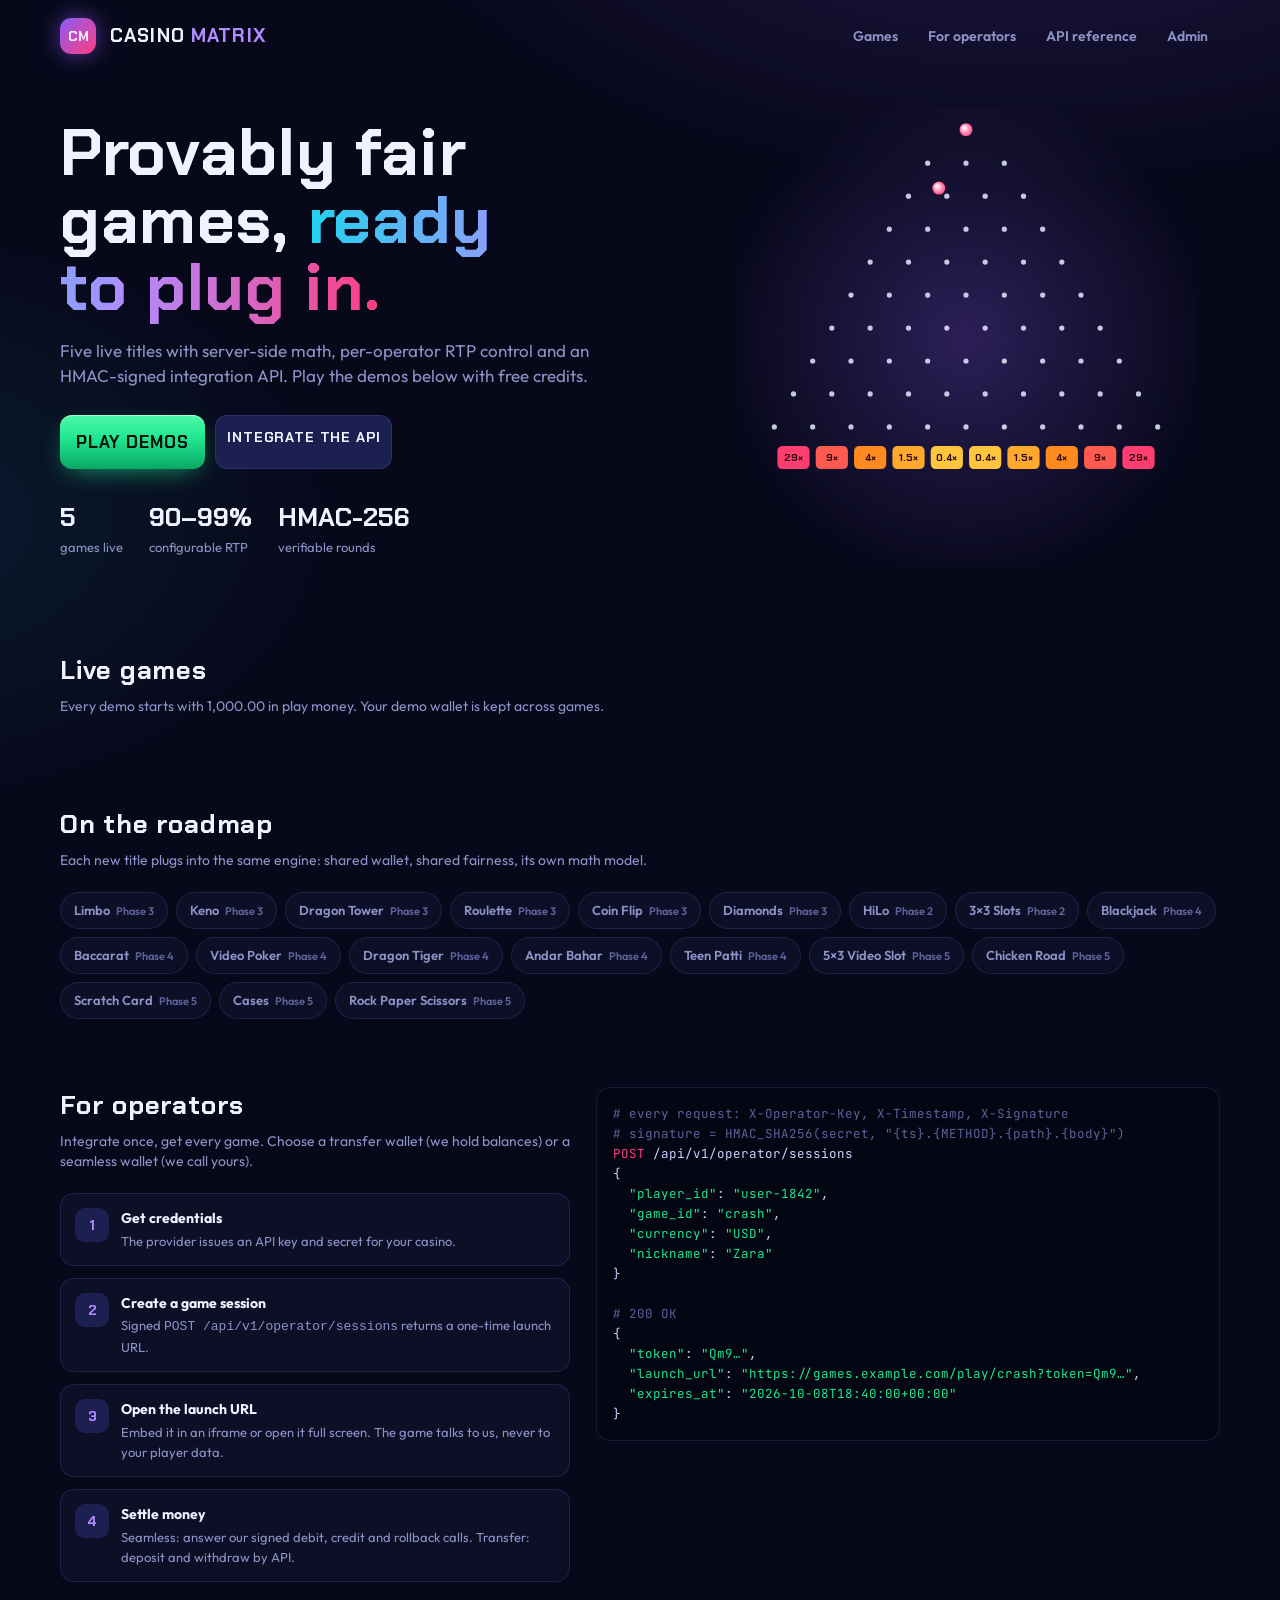
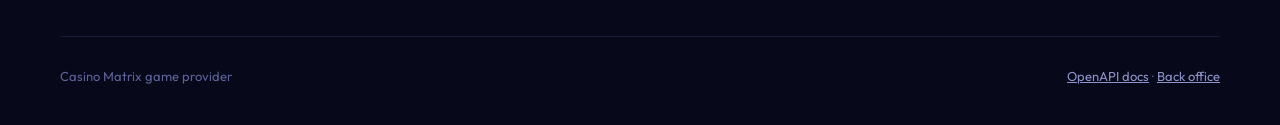
==== client/lobby.html @ 79936f68 "Phase 1: game provider engine, operator API and redesigned game clients Replace the single-file demo" ====
<!doctype html>
<html lang="en">
<head>
<meta charset="utf-8">
<meta name="viewport" content="width=device-width, initial-scale=1, viewport-fit=cover">
<title>Casino Matrix Games</title>
<meta name="description" content="Provably fair casino games with a ready-made operator API.">
<link rel="preconnect" href="https://fonts.googleapis.com">
<link rel="preconnect" href="https://fonts.gstatic.com" crossorigin>
<link rel="stylesheet" href="https://fonts.googleapis.com/css2?family=Chakra+Petch:wght@500;600;700&family=Outfit:wght@400;500;600;700&family=JetBrains+Mono:wght@400;600&display=swap">
<link rel="stylesheet" href="/client/sdk/theme.css">
<style>
  body { overflow-x: hidden; background: radial-gradient(1100px 600px at 80% -10%, rgba(139,92,246,.22), transparent 60%), radial-gradient(800px 500px at -10% 30%, rgba(34,211,238,.10), transparent 60%), var(--bg-0); }
  html, body { height: auto; }
  .wrap { max-width: 1200px; margin: 0 auto; padding-inline: 20px; }
  nav { display: flex; align-items: center; gap: 14px; padding-block: 18px; padding-top: calc(18px + env(safe-area-inset-top, 0px)); }
  nav .logo { width: 36px; height: 36px; border-radius: 11px; display: grid; place-items: center; background: linear-gradient(135deg, var(--violet), var(--pink)); font-family: var(--f-display); font-weight: 700; box-shadow: 0 0 22px rgba(139,92,246,.6); }
  nav b { font-family: var(--f-display); font-size: 19px; letter-spacing: .06em; }
  nav b span { color: var(--violet-2); }
  nav .links { margin-left: auto; display: flex; gap: 6px; flex-wrap: wrap; }
  nav .links a { color: var(--muted); text-decoration: none; font-weight: 600; padding: 8px 12px; border-radius: 10px; }
  nav .links a:hover { color: var(--text); background: var(--bg-2); }

  .hero { display: grid; grid-template-columns: minmax(0, 1.1fr) minmax(0, .9fr); gap: 30px; align-items: center; padding-block: 36px 50px; }
  .hero h1 { margin: 0; font-family: var(--f-display); font-size: clamp(36px, 5.6vw, 66px); line-height: 1.02; letter-spacing: .01em; text-wrap: balance; }
  .hero h1 em { font-style: normal; background: linear-gradient(90deg, var(--cyan), var(--violet-2) 50%, var(--pink)); -webkit-background-clip: text; background-clip: text; color: transparent; }
  .hero p { color: var(--muted); font-size: 17px; max-width: 52ch; margin: 18px 0 26px; }
  .hero .cta { display: flex; gap: 10px; flex-wrap: wrap; }
  .hero .cta a { text-decoration: none; display: inline-block; }
  .facts { display: flex; gap: 26px; flex-wrap: wrap; margin-top: 30px; }
  .facts div b { display: block; font-family: var(--f-display); font-size: 26px; }
  .facts div span { color: var(--muted); font-size: 13px; }
  .hero-art { position: relative; aspect-ratio: 1; max-width: 460px; justify-self: center; width: 100%; }
  .hero-art canvas { width: 100%; height: 100%; display: block; }

  h2.sec { font-family: var(--f-display); font-size: 26px; letter-spacing: .03em; margin: 0 0 6px; }
  p.sec { color: var(--muted); margin: 0 0 22px; }
  .games { display: grid; grid-template-columns: repeat(auto-fill, minmax(190px, 1fr)); gap: 14px; }
  .game { position: relative; border-radius: 20px; overflow: hidden; background: var(--bg-1); border: 1px solid var(--line); display: flex; flex-direction: column; transition: transform .25s, box-shadow .25s, border-color .25s; }
  .game:hover { transform: translateY(-5px); border-color: var(--line-strong); box-shadow: 0 24px 50px -24px var(--c, var(--violet)); }
  .game .art { aspect-ratio: 4 / 3; display: grid; place-items: center; background: radial-gradient(120% 90% at 50% 10%, color-mix(in srgb, var(--c) 40%, #141737), #0b0c22 75%); }
  .game .art svg { width: 70%; height: 70%; filter: drop-shadow(0 10px 20px rgba(0,0,0,.5)); transition: transform .4s cubic-bezier(.2,1.4,.4,1); }
  .game:hover .art svg { transform: scale(1.06) rotate(-2deg); }
  .game .meta { padding: 14px 16px 16px; display: flex; flex-direction: column; gap: 6px; flex: 1; }
  .game h3 { margin: 0; font-family: var(--f-display); font-size: 21px; letter-spacing: .03em; text-transform: uppercase; }
  .game .tag { color: var(--muted); font-size: 13px; }
  .game .row { display: flex; justify-content: space-between; align-items: center; margin-top: auto; padding-top: 10px; gap: 8px; }
  .game .rtp { font-size: 12px; color: var(--muted); font-weight: 600; min-width: 0; }
  .game .rtp b { color: var(--text); font-family: var(--f-display); }
  .game button { flex: none; white-space: nowrap; border: 0; border-radius: 10px; padding: 9px 14px; font-weight: 700; color: #04130b; background: linear-gradient(180deg, #4dfaa9, var(--green) 45%, var(--green-deep)); }
  .game button:disabled { filter: grayscale(.6) brightness(.7); }
  .live-dot { position: absolute; top: 12px; left: 12px; font-size: 11px; font-weight: 700; letter-spacing: .1em; padding: 4px 9px; border-radius: 999px; background: rgba(7,8,26,.7); border: 1px solid var(--line); }
  .live-dot::before { content: ""; display: inline-block; width: 7px; height: 7px; border-radius: 50%; background: var(--red); margin-right: 6px; vertical-align: 1px; box-shadow: 0 0 8px var(--red); animation: blink 1.4s infinite; }
  @keyframes blink { 50% { opacity: .3; } }

  .roadmap { display: flex; flex-wrap: wrap; gap: 8px; }
  .roadmap span { padding: 8px 13px; border-radius: 999px; background: var(--bg-1); border: 1px solid var(--line); color: var(--muted); font-weight: 600; font-size: 13px; }
  .roadmap span b { color: var(--dim); font-weight: 600; margin-left: 6px; font-size: 11px; }

  section { padding-block: 34px; }
  .ops { display: grid; grid-template-columns: minmax(0, .9fr) minmax(0, 1.1fr); gap: 26px; align-items: start; }
  .steps { display: grid; gap: 12px; counter-reset: s; }
  .step { display: grid; grid-template-columns: 34px minmax(0, 1fr); gap: 12px; padding: 14px; background: var(--bg-1); border: 1px solid var(--line); border-radius: 14px; }
  .step::before { counter-increment: s; content: counter(s); width: 34px; height: 34px; border-radius: 10px; display: grid; place-items: center; font-family: var(--f-display); font-weight: 700; background: var(--bg-3); color: var(--violet-2); }
  .step b { display: block; margin-bottom: 2px; }
  .step span { color: var(--muted); font-size: 13px; }
  pre { margin: 0; background: #05061299; border: 1px solid var(--line); border-radius: 14px; padding: 16px; overflow-x: auto; font-family: var(--f-mono); font-size: 12.5px; line-height: 1.6; color: #cfd3ff; }
  pre .k { color: var(--pink); } pre .s { color: var(--green); } pre .c { color: var(--dim); }
  footer { color: var(--dim); font-size: 13px; padding-block: 30px 40px; border-top: 1px solid var(--line); margin-top: 20px; display: flex; justify-content: space-between; gap: 10px; flex-wrap: wrap; }
  footer a { color: var(--muted); }
  @media (max-width: 860px) { .hero, .ops { grid-template-columns: minmax(0, 1fr); } .hero-art { max-width: 320px; } nav .links a:not(.keep) { display: none; } }
</style>
</head>
<body>
<div class="wrap">
  <nav>
    <div class="logo">CM</div><b>CASINO <span>MATRIX</span></b>
    <div class="links"><a class="keep" href="#games">Games</a><a href="#operators">For operators</a><a href="/docs">API reference</a><a href="/admin">Admin</a></div>
  </nav>

  <header class="hero">
    <div>
      <h1>Provably fair games, <em>ready to plug in.</em></h1>
      <p>Five live titles with server-side math, per-operator RTP control and an HMAC-signed integration API. Play the demos below with free credits.</p>
      <div class="cta"><a class="btn btn-bet" href="#games">Play demos</a><a class="btn btn-ghost" href="#operators">Integrate the API</a></div>
      <div class="facts">
        <div><b class="num" id="fact-games">5</b><span>games live</span></div>
        <div><b class="num">90–99%</b><span>configurable RTP</span></div>
        <div><b class="num">HMAC-256</b><span>verifiable rounds</span></div>
      </div>
    </div>
    <div class="hero-art" aria-hidden="true"><canvas id="hero"></canvas></div>
  </header>

  <section id="games">
    <h2 class="sec">Live games</h2>
    <p class="sec">Every demo starts with 1,000.00 in play money. Your demo wallet is kept across games.</p>
    <div class="games" id="grid"></div>
  </section>

  <section>
    <h2 class="sec">On the roadmap</h2>
    <p class="sec">Each new title plugs into the same engine: shared wallet, shared fairness, its own math model.</p>
    <div class="roadmap" id="roadmap"></div>
  </section>

  <section id="operators" class="ops">
    <div>
      <h2 class="sec">For operators</h2>
      <p class="sec">Integrate once, get every game. Choose a transfer wallet (we hold balances) or a seamless wallet (we call yours).</p>
      <div class="steps">
        <div class="step"><div><b>Get credentials</b><span>The provider issues an API key and secret for your casino.</span></div></div>
        <div class="step"><div><b>Create a game session</b><span>Signed <code>POST /api/v1/operator/sessions</code> returns a one-time launch URL.</span></div></div>
        <div class="step"><div><b>Open the launch URL</b><span>Embed it in an iframe or open it full screen. The game talks to us, never to your player data.</span></div></div>
        <div class="step"><div><b>Settle money</b><span>Seamless: answer our signed debit, credit and rollback calls. Transfer: deposit and withdraw by API.</span></div></div>
      </div>
    </div>
    <pre><span class="c"># every request: X-Operator-Key, X-Timestamp, X-Signature</span>
<span class="c"># signature = HMAC_SHA256(secret, "{ts}.{METHOD}.{path}.{body}")</span>
<span class="k">POST</span> /api/v1/operator/sessions
{
  <span class="s">"player_id"</span>: <span class="s">"user-1842"</span>,
  <span class="s">"game_id"</span>: <span class="s">"crash"</span>,
  <span class="s">"currency"</span>: <span class="s">"USD"</span>,
  <span class="s">"nickname"</span>: <span class="s">"Zara"</span>
}

<span class="c"># 200 OK</span>
{
  <span class="s">"token"</span>: <span class="s">"Qm9…"</span>,
  <span class="s">"launch_url"</span>: <span class="s">"https://games.example.com/play/crash?token=Qm9…"</span>,
  <span class="s">"expires_at"</span>: <span class="s">"2026-10-08T18:40:00+00:00"</span>
}</pre>
  </section>

  <footer><span>Casino Matrix game provider</span><span><a href="/docs">OpenAPI docs</a> · <a href="/admin">Back office</a></span></footer>
</div>

<script type="module">
const ART = {
  crash: '<svg viewBox="0 0 120 90"><path d="M8 82 Q60 78 100 22" stroke="#ff3d6e" stroke-width="4" fill="none" stroke-linecap="round"/><path d="M8 82 Q60 78 100 22 L100 82Z" fill="#ff3d6e" opacity=".18"/><g transform="translate(98 22) rotate(-40)"><path d="M14 0Q13-5 5-5L-15-3-18-9-22-9-20 1-15 4 5 5Q13 5 14 0Z" fill="#ff4766"/><path d="M3 1-4 14-9 14-5 1Z" fill="#ff8199"/><ellipse cx="4" cy="-4" rx="4" ry="2" fill="#dff6ff"/></g></svg>',
  plinko: '<svg viewBox="0 0 120 90">' + Array.from({ length: 6 }, (_, r) => Array.from({ length: r + 3 }, (_, j) => `<circle cx="${60 + (j - (r + 2) / 2) * 13}" cy="${10 + r * 11}" r="2.2" fill="#e6e9ff"/>`).join('')).join('') + ['#ff3d6e','#ff8a1f','#ffc53d','#ffc53d','#ff8a1f','#ff3d6e','#ff3d6e'].map((c, i) => `<rect x="${60 + (i - 3) * 13 - 5.5}" y="76" width="11" height="8" rx="2" fill="${c}"/>`).join('') + '<circle cx="66" cy="37" r="5" fill="#ff3d81"/></svg>',
  mines: '<svg viewBox="0 0 120 90">' + [0,1,2].map((r) => [0,1,2].map((c) => `<rect x="${27 + c * 23}" y="${12 + r * 23}" width="20" height="20" rx="5" fill="${r === 1 && c === 1 ? '#0f3b2a' : '#2f3488'}" stroke="${r === 1 && c === 1 ? '#1fe58f' : 'none'}"/>`).join('')).join('') + '<path d="M54 41h12l3 4-9 10-9-10z" fill="#1fe58f"/><circle cx="84" cy="22" r="6" fill="#ff4766"/></svg>',
  dice: '<svg viewBox="0 0 120 90"><text x="60" y="44" text-anchor="middle" font-family="Chakra Petch, sans-serif" font-weight="700" font-size="30" fill="#1fe58f">73.41</text><rect x="12" y="60" width="96" height="7" rx="3.5" fill="#ff4766"/><rect x="54" y="60" width="54" height="7" rx="3.5" fill="#1fe58f"/><rect x="48" y="55" width="13" height="17" rx="4" fill="#fff" stroke="#8b5cf6" stroke-width="2.5"/></svg>',
  wheel: '<svg viewBox="0 0 120 90"><g transform="translate(60 47)">' + Array.from({ length: 12 }, (_, i) => { const a0 = (i / 12) * Math.PI * 2, a1 = ((i + 1) / 12) * Math.PI * 2, R = 36; const cols = ['#2f6bff','#20244c','#8b5cf6','#20244c','#16b9d6','#20244c','#ffc53d','#20244c','#2f6bff','#20244c','#ff3d81','#20244c']; return `<path d="M0 0L${(Math.cos(a0) * R).toFixed(1)} ${(Math.sin(a0) * R).toFixed(1)}A${R} ${R} 0 0 1 ${(Math.cos(a1) * R).toFixed(1)} ${(Math.sin(a1) * R).toFixed(1)}Z" fill="${cols[i]}"/>`; }).join('') + '<circle r="38" fill="none" stroke="#5a4bd6" stroke-width="4"/><circle r="10" fill="#0d0f27" stroke="#ffc53d" stroke-width="2"/></g><path d="M54 4h12l-6 12z" fill="#ff3d81"/></svg>',
};
const COLORS = { crash: '#ff4766', plinko: '#ff3d81', mines: '#1fe58f', dice: '#22d3ee', wheel: '#8b5cf6' };
const ROADMAP = [['Limbo', 3], ['Keno', 3], ['Dragon Tower', 3], ['Roulette', 3], ['Coin Flip', 3], ['Diamonds', 3], ['HiLo', 2], ['3×3 Slots', 2], ['Blackjack', 4], ['Baccarat', 4], ['Video Poker', 4], ['Dragon Tiger', 4], ['Andar Bahar', 4], ['Teen Patti', 4], ['5×3 Video Slot', 5], ['Chicken Road', 5], ['Scratch Card', 5], ['Cases', 5], ['Rock Paper Scissors', 5]];

const store = { get(k) { try { return localStorage.getItem(k); } catch (e) { return null; } }, set(k, v) { try { localStorage.setItem(k, v); } catch (e) { /* ignore */ } } };

async function play(gameId, btn) {
  btn.disabled = true; btn.textContent = 'Loading…';
  try {
    const res = await fetch('/api/v1/demo/sessions', { method: 'POST', headers: { 'Content-Type': 'application/json' }, body: JSON.stringify({ game_id: gameId, player_id: store.get('cm-demo-player') }) });
    const data = await res.json();
    if (!res.ok) throw new Error(data.error?.message || 'Could not start the demo');
    store.set('cm-demo-player', data.player_id);
    location.href = data.launch_url;
  } catch (e) { btn.disabled = false; btn.textContent = e.message; }
}

const res = await fetch('/api/v1/demo/games').then((r) => r.json()).catch(() => ({ games: [] }));
const grid = document.getElementById('grid');
const order = ['crash', 'plinko', 'mines', 'dice', 'wheel'];
res.games.sort((a, b) => order.indexOf(a.id) - order.indexOf(b.id)).forEach((g) => {
  const card = document.createElement('article');
  card.className = 'game';
  card.style.setProperty('--c', COLORS[g.id] || '#8b5cf6');
  card.innerHTML = `${g.kind === 'realtime' ? '<span class="live-dot">LIVE</span>' : ''}<div class="art">${ART[g.id] || ''}</div>
    <div class="meta"><h3>${g.name}</h3><div class="tag">${g.tagline}</div>
    <div class="row"><span class="rtp">RTP <b>${(g.default_rtp * 100).toFixed(0)}%</b></span><button type="button">Play demo</button></div></div>`;
  const btn = card.querySelector('button');
  btn.addEventListener('click', () => play(g.id, btn));
  grid.append(card);
});
document.getElementById('fact-games').textContent = res.games.length || 5;
document.getElementById('roadmap').innerHTML = ROADMAP.map(([n, p]) => `<span>${n}<b>Phase ${p}</b></span>`).join('');

// hero: a slowly falling plinko field with drifting multipliers
const cv = document.getElementById('hero'), ctx = cv.getContext('2d');
const balls = [];
function size() { const r = cv.getBoundingClientRect(), d = Math.min(2, devicePixelRatio || 1); cv.width = r.width * d; cv.height = r.height * d; ctx.setTransform(d, 0, 0, d, 0, 0); }
new ResizeObserver(size).observe(cv); size();
const reduced = matchMedia('(prefers-reduced-motion: reduce)').matches;
let last = performance.now();
function frame(now) {
  const dt = Math.min(0.05, (now - last) / 1000); last = now;
  const W = cv.clientWidth, H = cv.clientHeight, R = 9, s = W / (R + 3), y0 = H * 0.12, dy = s * 0.86;
  ctx.clearRect(0, 0, W, H);
  const g = ctx.createRadialGradient(W / 2, H / 2, 0, W / 2, H / 2, W * 0.55); g.addColorStop(0, 'rgba(139,92,246,.28)'); g.addColorStop(1, 'rgba(139,92,246,0)');
  ctx.fillStyle = g; ctx.fillRect(0, 0, W, H);
  for (let r = 0; r < R; r++) for (let j = 0; j < r + 3; j++) { ctx.fillStyle = 'rgba(230,234,255,.85)'; ctx.beginPath(); ctx.arc(W / 2 + (j - (r + 2) / 2) * s, y0 + r * dy, 2.6, 0, 7); ctx.fill(); }
  const cols = ['#ff3d6e', '#ff5a4f', '#ff8a1f', '#ffa82e', '#ffc53d', '#ffc53d', '#ffa82e', '#ff8a1f', '#ff5a4f', '#ff3d6e'];
  const mults = ['29', '9', '4', '1.5', '0.4', '0.4', '1.5', '4', '9', '29'];
  ctx.textAlign = 'center'; ctx.textBaseline = 'middle';
  for (let k = 0; k <= R; k++) { const x = W / 2 + (k - R / 2) * s, y = y0 + (R - 1) * dy + s * 0.8; ctx.fillStyle = cols[Math.min(k, 9)]; ctx.beginPath(); ctx.roundRect ? ctx.roundRect(x - s * 0.42, y - s * 0.3, s * 0.84, s * 0.6, 5) : ctx.rect(x - s * 0.42, y - s * 0.3, s * 0.84, s * 0.6); ctx.fill(); ctx.fillStyle = '#2a0a12'; ctx.font = `700 ${s * 0.26}px "Chakra Petch", sans-serif`; ctx.fillText(mults[Math.min(k, 9)] + '×', x, y + 1); }
  if (!reduced && (balls.length < 4 && Math.random() < dt * 1.4)) { const path = Array.from({ length: R }, () => Math.random() < 0.5 ? 0 : 1); balls.push({ path, i: -1, t: 0 }); }
  for (const b of balls) {
    b.t += dt / (b.i < 0 ? 0.35 : 0.16);
    if (b.t >= 1) { b.t = 0; b.i++; }
    if (b.i >= R) { b.done = true; continue; }
    const cum = (n) => b.path.slice(0, Math.max(0, n)).reduce((a, c) => a + c, 0);
    const px = (i) => i < 0 ? W / 2 : W / 2 + (cum(i) - i / 2) * s;
    const py = (i) => i < 0 ? y0 - dy : y0 + i * dy - 9;
    const x = px(b.i) + (px(b.i + 1 > R - 1 ? R - 1 : b.i + 1) - px(b.i)) * b.t * (b.i + 1 < R ? 1 : 0);
    const y = py(b.i) + (py(Math.min(R - 1, b.i + 1)) - py(b.i)) * b.t - dy * 0.4 * 4 * b.t * (1 - b.t);
    const bg = ctx.createRadialGradient(x - 2, y - 2, 1, x, y, 7); bg.addColorStop(0, '#fff0f6'); bg.addColorStop(1, '#ff3d81');
    ctx.fillStyle = bg; ctx.beginPath(); ctx.arc(x, y, 6.5, 0, 7); ctx.fill();
  }
  for (let i = balls.length - 1; i >= 0; i--) if (balls[i].done) balls.splice(i, 1);
  requestAnimationFrame(frame);
}
requestAnimationFrame(frame);
</script>
</body>
</html>
---- client/sdk/theme.css ----
/* Casino Matrix design tokens. Deliberately single-theme (night arcade): every game renders on a
   deep indigo stage with neon accents, so light/dark switching is not offered. */
:root {
  --bg-0: #07081a;
  --bg-1: #0d0f27;
  --bg-2: #141737;
  --bg-3: #1c2050;
  --bg-4: #272c6a;
  --line: rgba(141, 150, 255, 0.14);
  --line-strong: rgba(141, 150, 255, 0.28);
  --text: #f1f2ff;
  --muted: #8d93c7;
  --dim: #5d6299;

  --violet: #8b5cf6;
  --violet-2: #b18cff;
  --cyan: #22d3ee;
  --pink: #ff3d81;
  --gold: #ffc53d;
  --orange: #ff8a1f;
  --green: #1fe58f;
  --green-deep: #0aa864;
  --red: #ff4766;

  --f-display: "Chakra Petch", "Arial Narrow", system-ui, sans-serif;
  --f-ui: "Outfit", system-ui, -apple-system, "Segoe UI", sans-serif;
  --f-mono: "JetBrains Mono", ui-monospace, Menlo, Consolas, monospace;

  --r-sm: 8px;
  --r-md: 12px;
  --r-lg: 18px;
  --shadow: 0 18px 50px -24px rgba(0, 0, 0, 0.9);
  color-scheme: dark;
}

* { box-sizing: border-box; }
[hidden] { display: none !important; }
html, body, #app { margin: 0; height: 100%; background: var(--bg-0); color: var(--text); }
body { font-family: var(--f-ui); font-size: 14px; line-height: 1.45; -webkit-font-smoothing: antialiased; }
button, input, select { font: inherit; color: inherit; }
button { cursor: pointer; }
:focus-visible { outline: 2px solid var(--cyan); outline-offset: 2px; }
.num { font-family: var(--f-display); font-variant-numeric: tabular-nums; }

/* ---------- game shell ---------- */
.shell { height: 100%; display: grid; grid-template-rows: auto 1fr; background:
  radial-gradient(900px 500px at 75% -10%, rgba(139, 92, 246, 0.18), transparent 60%),
  radial-gradient(700px 500px at -10% 110%, rgba(34, 211, 238, 0.10), transparent 60%), var(--bg-0); }
.topbar { display: flex; align-items: center; gap: 10px; padding: 10px 16px; padding-top: calc(10px + env(safe-area-inset-top, 0px)); border-bottom: 1px solid var(--line); background: rgba(7, 8, 26, 0.7); backdrop-filter: blur(10px); }
.brand { display: flex; align-items: center; gap: 10px; min-width: 0; }
.brand .logo { width: 30px; height: 30px; border-radius: 9px; display: grid; place-items: center; background: linear-gradient(135deg, var(--violet), var(--pink)); font-family: var(--f-display); font-weight: 700; font-size: 15px; box-shadow: 0 0 18px rgba(139, 92, 246, 0.55); }
.brand h1 { margin: 0; font-family: var(--f-display); font-size: 18px; font-weight: 700; letter-spacing: 0.04em; text-transform: uppercase; white-space: nowrap; }
.badge { font-size: 10px; font-weight: 700; letter-spacing: 0.1em; padding: 3px 7px; border-radius: 999px; background: rgba(255, 197, 61, 0.15); color: var(--gold); text-transform: uppercase; }
.spacer { flex: 1; }
.balance { display: flex; align-items: center; gap: 8px; padding: 7px 14px; border-radius: 999px; background: var(--bg-2); border: 1px solid var(--line); }
.balance span { font-size: 11px; color: var(--muted); text-transform: uppercase; letter-spacing: 0.1em; }
.balance strong { font-family: var(--f-display); font-size: 17px; font-variant-numeric: tabular-nums; transition: color .25s, text-shadow .25s; }
.balance strong.up { color: var(--green); text-shadow: 0 0 14px rgba(31, 229, 143, 0.7); }
.balance strong.down { color: var(--text); }
.icon-btn { width: 36px; height: 36px; display: grid; place-items: center; border-radius: 10px; border: 1px solid var(--line); background: var(--bg-2); color: var(--muted); transition: color .15s, border-color .15s, background .15s; }
.icon-btn:hover { color: var(--text); border-color: var(--line-strong); background: var(--bg-3); }
.icon-btn svg { width: 18px; height: 18px; }
.icon-btn[aria-pressed="false"] { opacity: 0.55; }

.main { display: grid; grid-template-columns: 330px minmax(0, 1fr); gap: 14px; padding: 14px; min-height: 0; }
.controls { background: var(--bg-1); border: 1px solid var(--line); border-radius: var(--r-lg); padding: 16px; display: flex; flex-direction: column; gap: 14px; overflow-y: auto; overflow-x: hidden; min-height: 0; min-width: 0; }
.controls > * { min-width: 0; flex: none; }
.field, .input { min-width: 0; }
.stage { position: relative; border-radius: var(--r-lg); overflow: hidden; border: 1px solid var(--line); background: radial-gradient(120% 100% at 50% 0%, #1a1c4a 0%, #0b0c22 60%, #07081a 100%); min-height: 360px; box-shadow: var(--shadow); }
.stage canvas.fx { position: absolute; inset: 0; width: 100%; height: 100%; display: block; }
.stage .overlay { position: absolute; inset: 0; pointer-events: none; }

@media (max-width: 860px) {
  .shell { height: auto; min-height: 100%; }
  .main { grid-template-columns: minmax(0, 1fr); grid-template-rows: minmax(340px, 60vh) auto; padding: 10px; gap: 10px; }
  .controls { order: 2; overflow: visible; }
  .stage { order: 1; min-height: 330px; }
  .brand h1 { font-size: 15px; }
  .balance span { display: none; }
}
@media (max-width: 560px) {
  .topbar { gap: 6px; padding-inline: 10px; }
  .brand .logo, .brand h1 { display: none; }
  .icon-btn { width: 32px; height: 32px; }
  .balance { padding: 6px 10px; }
  .balance strong { font-size: 15px; }
}

/* ---------- controls ---------- */
.tabs { display: grid; grid-template-columns: 1fr 1fr; gap: 4px; padding: 4px; background: var(--bg-0); border-radius: 999px; border: 1px solid var(--line); }
.tabs button { border: 0; background: transparent; padding: 8px; border-radius: 999px; font-weight: 600; color: var(--muted); }
.tabs button[aria-pressed="true"] { background: var(--bg-3); color: var(--text); box-shadow: inset 0 0 0 1px var(--line-strong); }
.field { display: flex; flex-direction: column; gap: 6px; }
.field > label, .field > .lbl { display: flex; justify-content: space-between; font-size: 12px; font-weight: 600; color: var(--muted); }
.field > label em, .field > .lbl em { font-style: normal; color: var(--dim); font-weight: 500; }
.input { display: flex; align-items: stretch; background: var(--bg-0); border: 1px solid var(--line); border-radius: var(--r-md); overflow: hidden; transition: border-color .15s; }
.input:focus-within { border-color: var(--violet); box-shadow: 0 0 0 3px rgba(139, 92, 246, 0.2); }
.input input, .input select { flex: 1; min-width: 0; border: 0; background: transparent; padding: 11px 12px; font-family: var(--f-display); font-size: 16px; font-weight: 600; font-variant-numeric: tabular-nums; outline: none; }
.input select { font-family: var(--f-ui); font-size: 14px; appearance: none; background-image: linear-gradient(45deg, transparent 50%, var(--muted) 50%), linear-gradient(135deg, var(--muted) 50%, transparent 50%); background-position: calc(100% - 18px) 50%, calc(100% - 13px) 50%; background-size: 5px 5px; background-repeat: no-repeat; }
.input option { background: var(--bg-2); }
.input .unit { display: grid; place-items: center; padding: 0 10px; color: var(--muted); font-size: 12px; font-weight: 600; }
.input .chip-btn { border: 0; border-left: 1px solid var(--line); background: var(--bg-2); padding: 0 12px; font-weight: 700; color: var(--muted); min-width: 42px; }
.input .chip-btn:hover { color: var(--text); background: var(--bg-3); }
.input input:disabled, .input select:disabled { color: var(--muted); }
.seg { display: grid; grid-auto-flow: column; grid-auto-columns: 1fr; gap: 4px; padding: 4px; background: var(--bg-0); border: 1px solid var(--line); border-radius: var(--r-md); }
.seg button { border: 0; background: transparent; border-radius: 8px; padding: 8px 4px; font-weight: 600; color: var(--muted); transition: background .15s, color .15s; }
.seg button:hover:not(:disabled) { color: var(--text); }
.seg button[aria-pressed="true"] { background: var(--bg-4); color: var(--text); box-shadow: inset 0 0 0 1px var(--line-strong); }
.seg button:disabled { opacity: 0.5; cursor: default; }

.btn { position: relative; border: 0; border-radius: var(--r-md); padding: 15px 16px; font-family: var(--f-display); font-weight: 700; font-size: 17px; letter-spacing: 0.06em; text-transform: uppercase; color: #04130b; overflow: hidden; transition: transform .08s, filter .2s, box-shadow .2s; }
.btn small { display: block; font-family: var(--f-ui); font-size: 12px; letter-spacing: 0; text-transform: none; font-weight: 600; opacity: 0.85; }
.btn::after { content: ""; position: absolute; inset: 0; background: linear-gradient(105deg, transparent 35%, rgba(255,255,255,0.35) 50%, transparent 65%); transform: translateX(-120%); transition: transform .6s; }
.btn:hover:not(:disabled)::after { transform: translateX(120%); }
.btn:active:not(:disabled) { transform: translateY(2px) scale(0.99); }
.btn:disabled { filter: grayscale(0.7) brightness(0.55); cursor: not-allowed; }
.btn-bet { background: linear-gradient(180deg, #4dfaa9, var(--green) 45%, var(--green-deep)); box-shadow: 0 8px 26px -10px rgba(31, 229, 143, 0.8), inset 0 1px 0 rgba(255,255,255,0.5); }
.btn-cash { background: linear-gradient(180deg, #ffd27a, var(--gold) 40%, var(--orange)); color: #2b1400; box-shadow: 0 8px 26px -10px rgba(255, 160, 40, 0.9), inset 0 1px 0 rgba(255,255,255,0.5); }
.btn-cancel { background: linear-gradient(180deg, #ff8197, var(--red) 50%, #c81e43); color: #fff; box-shadow: 0 8px 26px -10px rgba(255, 71, 102, 0.9); }
.btn-ghost { background: var(--bg-3); color: var(--text); font-size: 14px; padding: 11px; border: 1px solid var(--line); }
.stat-row { display: grid; grid-template-columns: repeat(auto-fit, minmax(90px, 1fr)); gap: 8px; }
.stat { background: var(--bg-0); border: 1px solid var(--line); border-radius: var(--r-md); padding: 9px 11px; min-width: 0; }
.stat span { display: block; font-size: 11px; color: var(--muted); font-weight: 600; }
.stat b { font-family: var(--f-display); font-size: 16px; font-variant-numeric: tabular-nums; }
.note { font-size: 12px; color: var(--muted); }
.divider { height: 1px; background: var(--line); }
.switch { display: flex; align-items: center; justify-content: space-between; gap: 10px; font-size: 13px; font-weight: 600; color: var(--muted); }
.switch input { appearance: none; width: 38px; height: 22px; border-radius: 999px; background: var(--bg-3); border: 1px solid var(--line-strong); position: relative; cursor: pointer; transition: background .2s; }
.switch input::after { content: ""; position: absolute; top: 2px; left: 2px; width: 16px; height: 16px; border-radius: 50%; background: var(--muted); transition: transform .2s, background .2s; }
.switch input:checked { background: rgba(139, 92, 246, 0.5); }
.switch input:checked::after { transform: translateX(16px); background: #fff; }

/* ---------- result strip ---------- */
.strip { position: absolute; top: 12px; left: 12px; right: 12px; display: flex; gap: 6px; overflow: hidden; pointer-events: none; z-index: 2; mask-image: linear-gradient(90deg, #000 85%, transparent); }
.pill { flex: none; font-family: var(--f-display); font-weight: 700; font-size: 12px; padding: 4px 9px; border-radius: 999px; background: rgba(20, 23, 55, 0.85); border: 1px solid var(--line); color: var(--muted); font-variant-numeric: tabular-nums; animation: pill-in .35s cubic-bezier(.2,1.4,.4,1); }
.pill.lo { color: #7fb6ff; }
.pill.mid { color: var(--violet-2); }
.pill.hi { color: var(--pink); border-color: rgba(255, 61, 129, 0.4); }
.pill.win { color: var(--green); border-color: rgba(31, 229, 143, 0.35); }
.pill.loss { color: var(--dim); }
@keyframes pill-in { from { transform: translateX(-14px) scale(.7); opacity: 0; } }

/* ---------- toast / modal / big win ---------- */
.toasts { position: fixed; left: 50%; top: 70px; transform: translateX(-50%); display: flex; flex-direction: column; gap: 8px; z-index: 50; pointer-events: none; width: max-content; max-width: calc(100% - 32px); }
.toast { padding: 11px 16px; border-radius: 12px; background: var(--bg-3); border: 1px solid var(--line-strong); font-weight: 600; box-shadow: var(--shadow); animation: toast-in .3s cubic-bezier(.2,1.3,.4,1); }
.toast.err { border-color: rgba(255, 71, 102, 0.5); }
.toast.ok { border-color: rgba(31, 229, 143, 0.5); }
@keyframes toast-in { from { transform: translateY(-12px); opacity: 0; } }
.modal-back { position: fixed; inset: 0; background: rgba(3, 4, 14, 0.72); backdrop-filter: blur(4px); display: grid; place-items: center; z-index: 40; padding: 16px; animation: fade .2s; }
.modal { width: min(560px, 100%); max-height: min(86vh, 760px); overflow: auto; background: var(--bg-1); border: 1px solid var(--line-strong); border-radius: var(--r-lg); box-shadow: var(--shadow); animation: pop .3s cubic-bezier(.2,1.3,.4,1); }
.modal header { display: flex; align-items: center; justify-content: space-between; padding: 16px 18px; border-bottom: 1px solid var(--line); position: sticky; top: 0; background: var(--bg-1); }
.modal header h2 { margin: 0; font-family: var(--f-display); font-size: 18px; letter-spacing: 0.04em; text-transform: uppercase; }
.modal .body { padding: 18px; display: flex; flex-direction: column; gap: 14px; }
.modal code { font-family: var(--f-mono); font-size: 12px; overflow-wrap: anywhere; color: var(--violet-2); }
.modal table { width: 100%; border-collapse: collapse; font-size: 13px; }
.modal th { text-align: left; color: var(--muted); font-weight: 600; font-size: 11px; text-transform: uppercase; letter-spacing: 0.08em; padding: 6px 8px; border-bottom: 1px solid var(--line); }
.modal td { padding: 8px; border-bottom: 1px solid var(--line); font-variant-numeric: tabular-nums; }
.modal .kv { display: grid; grid-template-columns: 130px minmax(0, 1fr); gap: 6px 12px; font-size: 13px; }
.modal .kv dt { color: var(--muted); }
.modal .kv dd { margin: 0; min-width: 0; }
.modal p { margin: 0; color: var(--muted); }
.modal h3 { margin: 4px 0 0; font-size: 13px; text-transform: uppercase; letter-spacing: 0.08em; color: var(--muted); }
@keyframes fade { from { opacity: 0; } }
@keyframes pop { from { transform: scale(.92); opacity: 0; } }

.bigwin { position: absolute; inset: 0; display: grid; place-items: center; z-index: 5; pointer-events: none; }
.bigwin .card { text-align: center; animation: bw-in .7s cubic-bezier(.2,1.5,.3,1); }
.bigwin .title { font-family: var(--f-display); font-weight: 700; font-size: clamp(34px, 7vw, 74px); letter-spacing: 0.08em; line-height: 1; background: linear-gradient(180deg, #fff6c8, var(--gold) 45%, var(--orange)); -webkit-background-clip: text; background-clip: text; color: transparent; filter: drop-shadow(0 0 22px rgba(255, 170, 40, 0.75)); }
.bigwin .title.mega { background-image: linear-gradient(180deg, #ffe0f0, var(--pink) 50%, var(--violet)); filter: drop-shadow(0 0 26px rgba(255, 61, 129, 0.8)); }
.bigwin .amount { margin-top: 10px; font-family: var(--f-display); font-weight: 700; font-size: clamp(24px, 4.5vw, 44px); color: #fff; text-shadow: 0 0 18px rgba(255,255,255,0.5); font-variant-numeric: tabular-nums; }
.bigwin .mult { margin-top: 4px; font-family: var(--f-display); color: var(--gold); font-size: 18px; letter-spacing: 0.1em; }
.bigwin.out .card { animation: bw-out .4s forwards; }
@keyframes bw-in { from { transform: scale(.3) rotate(-6deg); opacity: 0; } }
@keyframes bw-out { to { transform: scale(1.3); opacity: 0; } }

@media (prefers-reduced-motion: reduce) {
  *, *::before, *::after { animation-duration: 1ms !important; transition-duration: 1ms !important; }
}
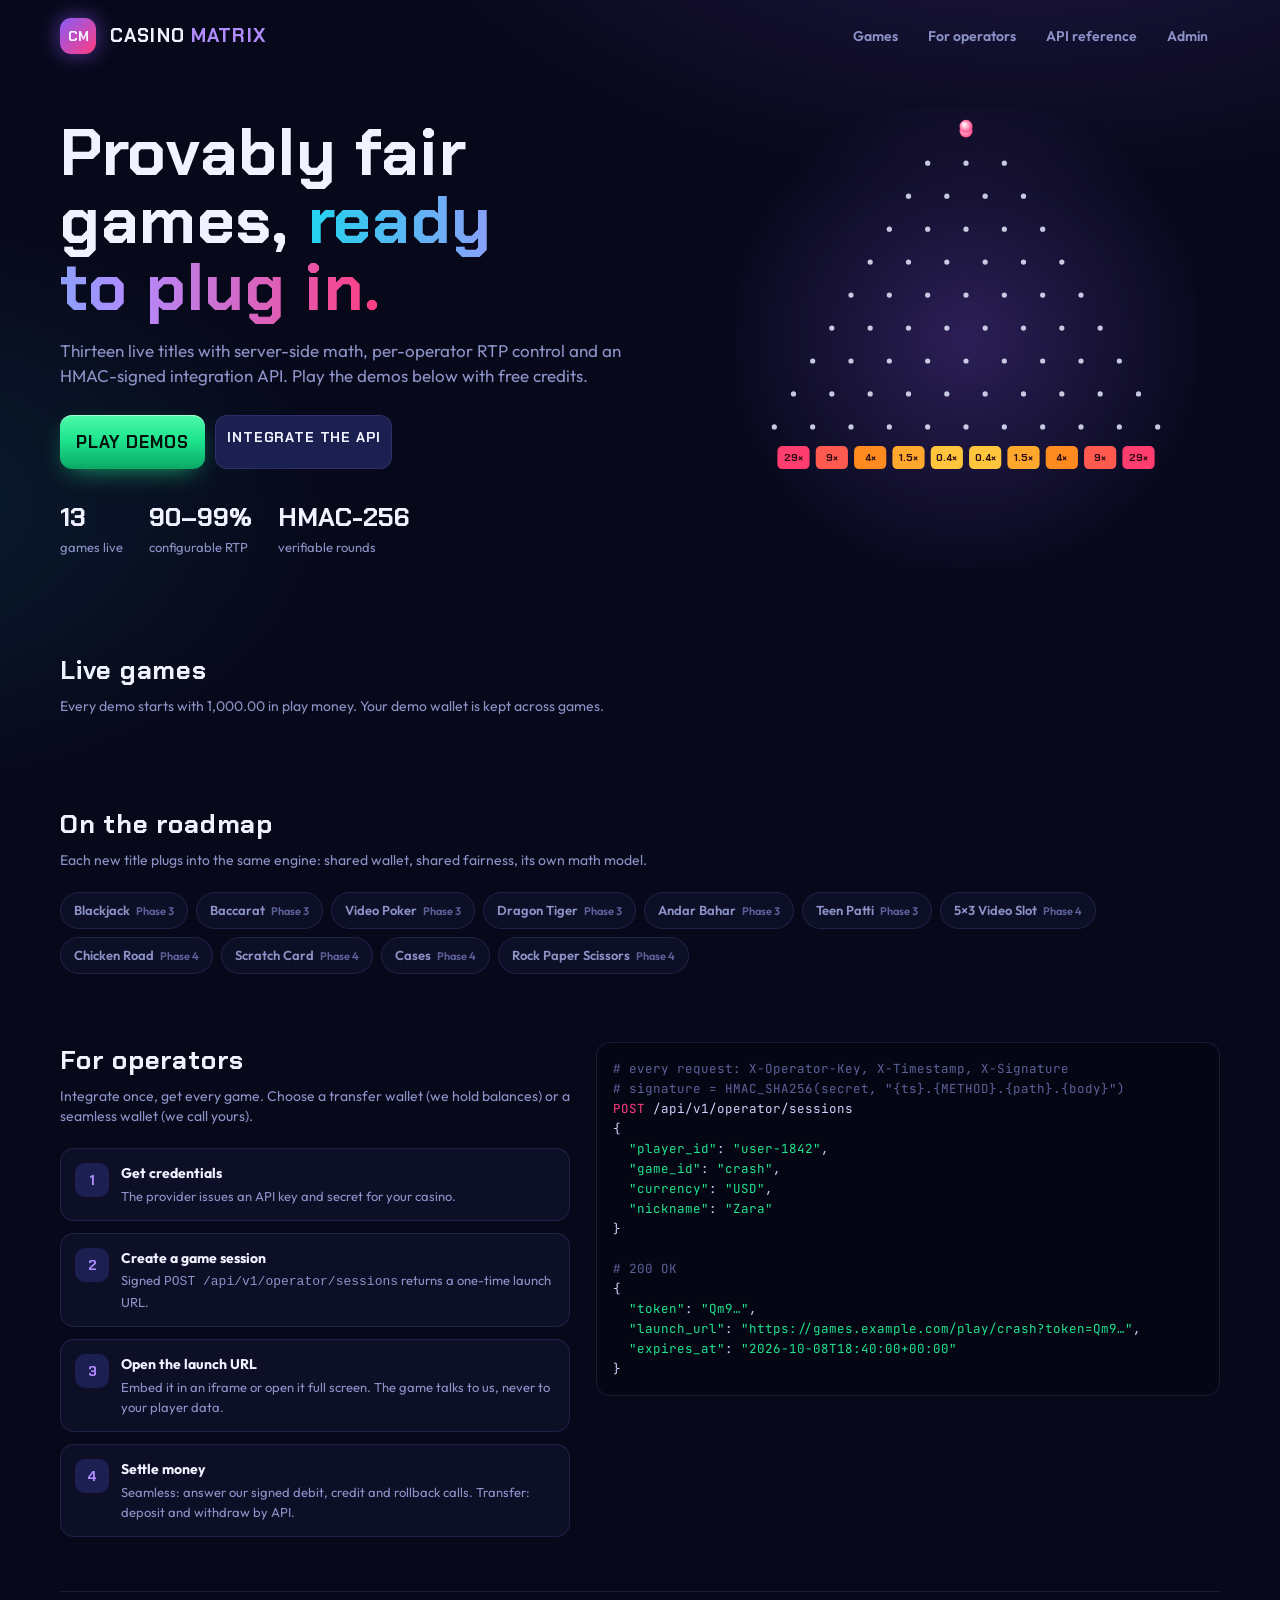
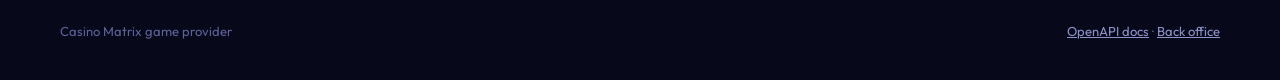
==== commit 85299395: "Phase 2: eight new games and a generic multi-step round engine - StatefulEngine contract (start / ac" ====
--- a/client/lobby.html
+++ b/client/lobby.html
@@ -81,10 +81,10 @@
   <header class="hero">
     <div>
       <h1>Provably fair games, <em>ready to plug in.</em></h1>
-      <p>Five live titles with server-side math, per-operator RTP control and an HMAC-signed integration API. Play the demos below with free credits.</p>
+      <p>Thirteen live titles with server-side math, per-operator RTP control and an HMAC-signed integration API. Play the demos below with free credits.</p>
       <div class="cta"><a class="btn btn-bet" href="#games">Play demos</a><a class="btn btn-ghost" href="#operators">Integrate the API</a></div>
       <div class="facts">
-        <div><b class="num" id="fact-games">5</b><span>games live</span></div>
+        <div><b class="num" id="fact-games">13</b><span>games live</span></div>
         <div><b class="num">90–99%</b><span>configurable RTP</span></div>
         <div><b class="num">HMAC-256</b><span>verifiable rounds</span></div>
       </div>
@@ -144,8 +144,16 @@
   dice: '<svg viewBox="0 0 120 90"><text x="60" y="44" text-anchor="middle" font-family="Chakra Petch, sans-serif" font-weight="700" font-size="30" fill="#1fe58f">73.41</text><rect x="12" y="60" width="96" height="7" rx="3.5" fill="#ff4766"/><rect x="54" y="60" width="54" height="7" rx="3.5" fill="#1fe58f"/><rect x="48" y="55" width="13" height="17" rx="4" fill="#fff" stroke="#8b5cf6" stroke-width="2.5"/></svg>',
   wheel: '<svg viewBox="0 0 120 90"><g transform="translate(60 47)">' + Array.from({ length: 12 }, (_, i) => { const a0 = (i / 12) * Math.PI * 2, a1 = ((i + 1) / 12) * Math.PI * 2, R = 36; const cols = ['#2f6bff','#20244c','#8b5cf6','#20244c','#16b9d6','#20244c','#ffc53d','#20244c','#2f6bff','#20244c','#ff3d81','#20244c']; return `<path d="M0 0L${(Math.cos(a0) * R).toFixed(1)} ${(Math.sin(a0) * R).toFixed(1)}A${R} ${R} 0 0 1 ${(Math.cos(a1) * R).toFixed(1)} ${(Math.sin(a1) * R).toFixed(1)}Z" fill="${cols[i]}"/>`; }).join('') + '<circle r="38" fill="none" stroke="#5a4bd6" stroke-width="4"/><circle r="10" fill="#0d0f27" stroke="#ffc53d" stroke-width="2"/></g><path d="M54 4h12l-6 12z" fill="#ff3d81"/></svg>',
 };
-const COLORS = { crash: '#ff4766', plinko: '#ff3d81', mines: '#1fe58f', dice: '#22d3ee', wheel: '#8b5cf6' };
-const ROADMAP = [['Limbo', 3], ['Keno', 3], ['Dragon Tower', 3], ['Roulette', 3], ['Coin Flip', 3], ['Diamonds', 3], ['HiLo', 2], ['3×3 Slots', 2], ['Blackjack', 4], ['Baccarat', 4], ['Video Poker', 4], ['Dragon Tiger', 4], ['Andar Bahar', 4], ['Teen Patti', 4], ['5×3 Video Slot', 5], ['Chicken Road', 5], ['Scratch Card', 5], ['Cases', 5], ['Rock Paper Scissors', 5]];
+ART.limbo = '<svg viewBox="0 0 120 90"><text x="60" y="52" text-anchor="middle" font-family="Chakra Petch, sans-serif" font-weight="700" font-size="34" fill="#1fe58f">12.4×</text><text x="60" y="72" text-anchor="middle" font-family="Outfit, sans-serif" font-weight="600" font-size="10" fill="#8d93c7">TARGET 10.00×</text>' + [0,1,2,3,4,5].map((i) => `<path d="M${10 + i * 4} ${20 + i * 9}h${14 - i}" stroke="#b8bfff" stroke-width="2" stroke-linecap="round" opacity=".5"/>`).join('') + '</svg>';
+ART.hilo = '<svg viewBox="0 0 120 90"><g transform="rotate(-10 44 46)"><rect x="24" y="14" width="40" height="58" rx="6" fill="#fff"/><text x="31" y="30" font-family="Chakra Petch, sans-serif" font-weight="700" font-size="13" fill="#161935">K</text><text x="44" y="54" text-anchor="middle" font-size="24" fill="#161935">♠</text></g><g transform="rotate(8 78 46)"><rect x="58" y="16" width="40" height="58" rx="6" fill="#fff"/><text x="65" y="32" font-family="Chakra Petch, sans-serif" font-weight="700" font-size="13" fill="#e3123f">7</text><text x="78" y="56" text-anchor="middle" font-size="24" fill="#e3123f">♥</text></g><path d="M104 30l6-8 6 8M104 58l6 8 6-8" stroke="#22d3ee" stroke-width="3" fill="none" stroke-linecap="round"/></svg>';
+ART.slots = '<svg viewBox="0 0 120 90"><rect x="10" y="12" width="100" height="66" rx="12" fill="#3b2e9e"/>' + [0,1,2].map((i) => `<rect x="${18 + i * 30}" y="20" width="26" height="50" rx="6" fill="#f7f8ff"/>`).join('') + '<text x="31" y="54" text-anchor="middle" font-family="Chakra Petch, sans-serif" font-weight="700" font-size="26" fill="#e3123f" stroke="#ffc53d" stroke-width="1.5">7</text><text x="61" y="54" text-anchor="middle" font-family="Chakra Petch, sans-serif" font-weight="700" font-size="26" fill="#e3123f" stroke="#ffc53d" stroke-width="1.5">7</text><text x="91" y="54" text-anchor="middle" font-family="Chakra Petch, sans-serif" font-weight="700" font-size="26" fill="#e3123f" stroke="#ffc53d" stroke-width="1.5">7</text><path d="M14 45h92" stroke="#ffc53d" stroke-width="2" opacity=".8"/></svg>';
+ART.tower = '<svg viewBox="0 0 120 90">' + [0,1,2,3,4].map((r) => [0,1,2].map((c) => `<rect x="${32 + c * 20}" y="${8 + r * 16}" width="17" height="12" rx="3" fill="${r === 3 && c === 1 ? '#0e2a26' : r === 4 && c === 0 ? '#0e2a26' : '#31367f'}" stroke="${(r === 3 && c === 1) || (r === 4 && c === 0) ? '#1fe58f' : 'none'}"/>`).join('')).join('') + '<ellipse cx="61" cy="62" rx="4" ry="5" fill="#9dffd0"/><circle cx="81" cy="14" r="5" fill="#ff4766"/></svg>';
+ART.keno = '<svg viewBox="0 0 120 90">' + Array.from({ length: 24 }, (_, i) => { const x = 14 + (i % 8) * 12, y = 16 + Math.floor(i / 8) * 20; const hit = [2, 9, 13, 20].includes(i), pick = [5, 17].includes(i); return `<rect x="${x}" y="${y}" width="10" height="16" rx="3" fill="${hit ? '#1fe58f' : pick ? '#8b5cf6' : '#31367f'}"/>`; }).join('') + '</svg>';
+ART.roulette = '<svg viewBox="0 0 120 90"><g transform="translate(60 45)">' + Array.from({ length: 18 }, (_, i) => { const a0 = (i / 18) * Math.PI * 2, a1 = ((i + 1) / 18) * Math.PI * 2, R = 36, r = 24; const c = i === 0 ? '#0a8f58' : i % 2 ? '#c4123a' : '#151726'; return `<path d="M${(Math.cos(a0) * r).toFixed(1)} ${(Math.sin(a0) * r).toFixed(1)}L${(Math.cos(a0) * R).toFixed(1)} ${(Math.sin(a0) * R).toFixed(1)}A${R} ${R} 0 0 1 ${(Math.cos(a1) * R).toFixed(1)} ${(Math.sin(a1) * R).toFixed(1)}L${(Math.cos(a1) * r).toFixed(1)} ${(Math.sin(a1) * r).toFixed(1)}A${r} ${r} 0 0 0 ${(Math.cos(a0) * r).toFixed(1)} ${(Math.sin(a0) * r).toFixed(1)}Z" fill="${c}"/>`; }).join('') + '<circle r="38" fill="none" stroke="#6b3d1f" stroke-width="4"/><circle r="22" fill="#5a3a20"/><circle r="5" fill="#ffc53d"/><circle cx="20" cy="-22" r="3.5" fill="#fff"/></g></svg>';
+ART.diamonds = '<svg viewBox="0 0 120 90">' + ['#ff4766', '#22d3ee', '#22d3ee', '#ffc53d', '#22d3ee'].map((c, i) => `<path transform="translate(${16 + i * 22} 44)" d="M-6 -9h12l5 6-11 14-11-14z" fill="${c}"/>`).join('') + '</svg>';
+ART.coinflip = '<svg viewBox="0 0 120 90"><ellipse cx="60" cy="78" rx="22" ry="4" fill="rgba(0,0,0,.4)"/><ellipse cx="60" cy="42" rx="26" ry="26" fill="#b8740c"/><circle cx="60" cy="40" r="26" fill="#ffc53d"/><circle cx="60" cy="40" r="20" fill="none" stroke="#8a5200" stroke-width="2"/><text x="60" y="49" text-anchor="middle" font-family="Chakra Petch, sans-serif" font-weight="700" font-size="26" fill="#8a5200">H</text></svg>';
+const COLORS = { crash: '#ff4766', plinko: '#ff3d81', mines: '#1fe58f', dice: '#22d3ee', wheel: '#8b5cf6', limbo: '#1fe58f', hilo: '#22d3ee', slots: '#ffc53d', tower: '#ff8a1f', keno: '#8b5cf6', roulette: '#c4123a', diamonds: '#22d3ee', coinflip: '#ffc53d' };
+const ROADMAP = [['Blackjack', 3], ['Baccarat', 3], ['Video Poker', 3], ['Dragon Tiger', 3], ['Andar Bahar', 3], ['Teen Patti', 3], ['5×3 Video Slot', 4], ['Chicken Road', 4], ['Scratch Card', 4], ['Cases', 4], ['Rock Paper Scissors', 4]];
 
 const store = { get(k) { try { return localStorage.getItem(k); } catch (e) { return null; } }, set(k, v) { try { localStorage.setItem(k, v); } catch (e) { /* ignore */ } } };
 
@@ -162,19 +170,19 @@
 
 const res = await fetch('/api/v1/demo/games').then((r) => r.json()).catch(() => ({ games: [] }));
 const grid = document.getElementById('grid');
-const order = ['crash', 'plinko', 'mines', 'dice', 'wheel'];
+const order = ['crash', 'plinko', 'mines', 'slots', 'roulette', 'hilo', 'tower', 'limbo', 'dice', 'keno', 'wheel', 'diamonds', 'coinflip'];
 res.games.sort((a, b) => order.indexOf(a.id) - order.indexOf(b.id)).forEach((g) => {
   const card = document.createElement('article');
   card.className = 'game';
   card.style.setProperty('--c', COLORS[g.id] || '#8b5cf6');
   card.innerHTML = `${g.kind === 'realtime' ? '<span class="live-dot">LIVE</span>' : ''}<div class="art">${ART[g.id] || ''}</div>
     <div class="meta"><h3>${g.name}</h3><div class="tag">${g.tagline}</div>
-    <div class="row"><span class="rtp">RTP <b>${(g.default_rtp * 100).toFixed(0)}%</b></span><button type="button">Play demo</button></div></div>`;
+    <div class="row"><span class="rtp">RTP <b>${+(g.default_rtp * 100).toFixed(2)}%</b></span><button type="button">Play demo</button></div></div>`;
   const btn = card.querySelector('button');
   btn.addEventListener('click', () => play(g.id, btn));
   grid.append(card);
 });
-document.getElementById('fact-games').textContent = res.games.length || 5;
+document.getElementById('fact-games').textContent = res.games.length || 13;
 document.getElementById('roadmap').innerHTML = ROADMAP.map(([n, p]) => `<span>${n}<b>Phase ${p}</b></span>`).join('');
 
 // hero: a slowly falling plinko field with drifting multipliers
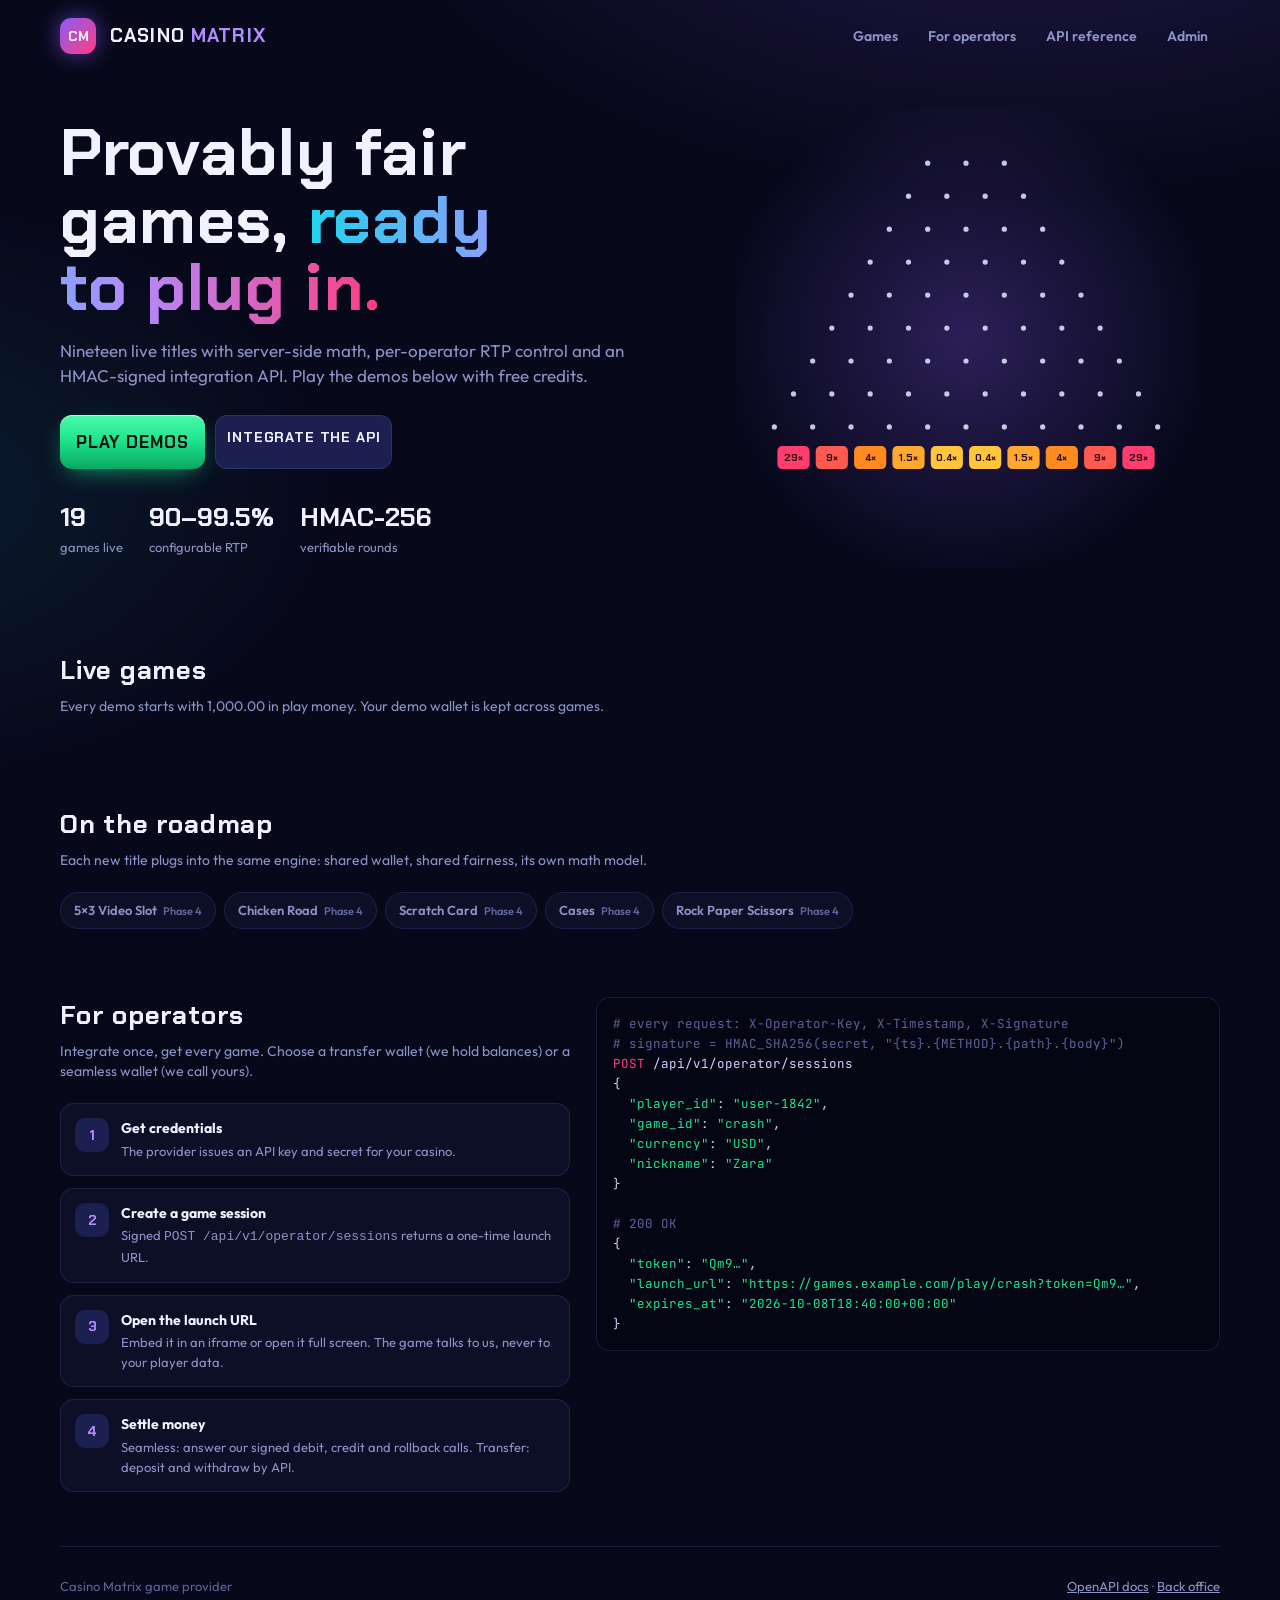
==== commit 9bbb7684: "Phase 3: card tables (Blackjack, Baccarat, Video Poker, Dragon Tiger, Andar Bahar, Teen Patti) - Rou" ====
--- a/client/lobby.html
+++ b/client/lobby.html
@@ -81,11 +81,11 @@
   <header class="hero">
     <div>
       <h1>Provably fair games, <em>ready to plug in.</em></h1>
-      <p>Thirteen live titles with server-side math, per-operator RTP control and an HMAC-signed integration API. Play the demos below with free credits.</p>
+      <p>Nineteen live titles with server-side math, per-operator RTP control and an HMAC-signed integration API. Play the demos below with free credits.</p>
       <div class="cta"><a class="btn btn-bet" href="#games">Play demos</a><a class="btn btn-ghost" href="#operators">Integrate the API</a></div>
       <div class="facts">
-        <div><b class="num" id="fact-games">13</b><span>games live</span></div>
-        <div><b class="num">90–99%</b><span>configurable RTP</span></div>
+        <div><b class="num" id="fact-games">19</b><span>games live</span></div>
+        <div><b class="num">90–99.5%</b><span>configurable RTP</span></div>
         <div><b class="num">HMAC-256</b><span>verifiable rounds</span></div>
       </div>
     </div>
@@ -152,8 +152,15 @@
 ART.roulette = '<svg viewBox="0 0 120 90"><g transform="translate(60 45)">' + Array.from({ length: 18 }, (_, i) => { const a0 = (i / 18) * Math.PI * 2, a1 = ((i + 1) / 18) * Math.PI * 2, R = 36, r = 24; const c = i === 0 ? '#0a8f58' : i % 2 ? '#c4123a' : '#151726'; return `<path d="M${(Math.cos(a0) * r).toFixed(1)} ${(Math.sin(a0) * r).toFixed(1)}L${(Math.cos(a0) * R).toFixed(1)} ${(Math.sin(a0) * R).toFixed(1)}A${R} ${R} 0 0 1 ${(Math.cos(a1) * R).toFixed(1)} ${(Math.sin(a1) * R).toFixed(1)}L${(Math.cos(a1) * r).toFixed(1)} ${(Math.sin(a1) * r).toFixed(1)}A${r} ${r} 0 0 0 ${(Math.cos(a0) * r).toFixed(1)} ${(Math.sin(a0) * r).toFixed(1)}Z" fill="${c}"/>`; }).join('') + '<circle r="38" fill="none" stroke="#6b3d1f" stroke-width="4"/><circle r="22" fill="#5a3a20"/><circle r="5" fill="#ffc53d"/><circle cx="20" cy="-22" r="3.5" fill="#fff"/></g></svg>';
 ART.diamonds = '<svg viewBox="0 0 120 90">' + ['#ff4766', '#22d3ee', '#22d3ee', '#ffc53d', '#22d3ee'].map((c, i) => `<path transform="translate(${16 + i * 22} 44)" d="M-6 -9h12l5 6-11 14-11-14z" fill="${c}"/>`).join('') + '</svg>';
 ART.coinflip = '<svg viewBox="0 0 120 90"><ellipse cx="60" cy="78" rx="22" ry="4" fill="rgba(0,0,0,.4)"/><ellipse cx="60" cy="42" rx="26" ry="26" fill="#b8740c"/><circle cx="60" cy="40" r="26" fill="#ffc53d"/><circle cx="60" cy="40" r="20" fill="none" stroke="#8a5200" stroke-width="2"/><text x="60" y="49" text-anchor="middle" font-family="Chakra Petch, sans-serif" font-weight="700" font-size="26" fill="#8a5200">H</text></svg>';
-const COLORS = { crash: '#ff4766', plinko: '#ff3d81', mines: '#1fe58f', dice: '#22d3ee', wheel: '#8b5cf6', limbo: '#1fe58f', hilo: '#22d3ee', slots: '#ffc53d', tower: '#ff8a1f', keno: '#8b5cf6', roulette: '#c4123a', diamonds: '#22d3ee', coinflip: '#ffc53d' };
-const ROADMAP = [['Blackjack', 3], ['Baccarat', 3], ['Video Poker', 3], ['Dragon Tiger', 3], ['Andar Bahar', 3], ['Teen Patti', 3], ['5×3 Video Slot', 4], ['Chicken Road', 4], ['Scratch Card', 4], ['Cases', 4], ['Rock Paper Scissors', 4]];
+const cardSvg = (x, y, r, suit, red, rot = 0) => `<g transform="rotate(${rot} ${x + 18} ${y + 26})"><rect x="${x}" y="${y}" width="36" height="52" rx="5" fill="#fff"/><text x="${x + 6}" y="${y + 14}" font-family="Chakra Petch, sans-serif" font-weight="700" font-size="12" fill="${red ? '#e3123f' : '#161935'}">${r}</text><text x="${x + 18}" y="${y + 36}" text-anchor="middle" font-size="20" fill="${red ? '#e3123f' : '#161935'}">${suit}</text></g>`;
+ART.blackjack = '<svg viewBox="0 0 120 90">' + cardSvg(30, 18, 'A', '♠', false, -10) + cardSvg(52, 16, 'K', '♥', true, 8) + '<circle cx="96" cy="70" r="10" fill="#ffc53d" stroke="#fff" stroke-dasharray="3 2" stroke-width="2"/><text x="60" y="86" text-anchor="middle" font-family="Chakra Petch, sans-serif" font-weight="700" font-size="10" fill="#ffc53d">21</text></svg>';
+ART.baccarat = '<svg viewBox="0 0 120 90"><text x="30" y="14" text-anchor="middle" font-family="Chakra Petch, sans-serif" font-weight="700" font-size="9" fill="#5aa8ff">PLAYER</text><text x="90" y="14" text-anchor="middle" font-family="Chakra Petch, sans-serif" font-weight="700" font-size="9" fill="#ff6b81">BANKER</text>' + cardSvg(8, 22, '9', '♦', true) + cardSvg(26, 26, 'K', '♣', false) + cardSvg(68, 22, '4', '♠', false) + cardSvg(86, 26, '2', '♥', true) + '</svg>';
+ART.videopoker = '<svg viewBox="0 0 120 90">' + ['A', 'K', 'Q', 'J', '10'].map((r, i) => cardSvg(4 + i * 22, 20, r, '♥', true)).join('') + '<rect x="30" y="76" width="60" height="10" rx="5" fill="#ffc53d"/><text x="60" y="84" text-anchor="middle" font-family="Chakra Petch, sans-serif" font-weight="700" font-size="8" fill="#2b1400">ROYAL FLUSH</text></svg>';
+ART.dragontiger = '<svg viewBox="0 0 120 90"><text x="26" y="16" text-anchor="middle" font-family="Chakra Petch, sans-serif" font-weight="700" font-size="9" fill="#ff6b4a">DRAGON</text><text x="94" y="16" text-anchor="middle" font-family="Chakra Petch, sans-serif" font-weight="700" font-size="9" fill="#4ad7ff">TIGER</text>' + cardSvg(8, 24, 'Q', '♥', true) + cardSvg(76, 24, '7', '♣', false) + '<text x="60" y="56" text-anchor="middle" font-family="Chakra Petch, sans-serif" font-weight="700" font-size="16" fill="#ffc53d">VS</text></svg>';
+ART.andarbahar = '<svg viewBox="0 0 120 90">' + cardSvg(42, 4, '7', '♠', false) + [0, 1, 2, 3].map((i) => cardSvg(4 + i * 12, 58 - 26, '', '', false)).join('') + '<rect x="2" y="62" width="116" height="24" rx="6" fill="rgba(0,0,0,.25)"/><text x="30" y="78" text-anchor="middle" font-family="Chakra Petch, sans-serif" font-weight="700" font-size="10" fill="#ff8a1f">ANDAR</text><text x="90" y="78" text-anchor="middle" font-family="Chakra Petch, sans-serif" font-weight="700" font-size="10" fill="#22d3ee">BAHAR</text></svg>';
+ART.teenpatti = '<svg viewBox="0 0 120 90">' + cardSvg(22, 22, 'A', '♠', false, -14) + cardSvg(42, 18, 'A', '♥', true, 0) + cardSvg(62, 22, 'A', '♦', true, 14) + '<text x="60" y="88" text-anchor="middle" font-family="Chakra Petch, sans-serif" font-weight="700" font-size="9" fill="#ffc53d">TRAIL</text></svg>';
+const COLORS = { blackjack: '#1fe58f', baccarat: '#5aa8ff', videopoker: '#ffc53d', dragontiger: '#ff6b4a', andarbahar: '#ff8a1f', teenpatti: '#ff3d81', crash: '#ff4766', plinko: '#ff3d81', mines: '#1fe58f', dice: '#22d3ee', wheel: '#8b5cf6', limbo: '#1fe58f', hilo: '#22d3ee', slots: '#ffc53d', tower: '#ff8a1f', keno: '#8b5cf6', roulette: '#c4123a', diamonds: '#22d3ee', coinflip: '#ffc53d' };
+const ROADMAP = [['5×3 Video Slot', 4], ['Chicken Road', 4], ['Scratch Card', 4], ['Cases', 4], ['Rock Paper Scissors', 4]];
 
 const store = { get(k) { try { return localStorage.getItem(k); } catch (e) { return null; } }, set(k, v) { try { localStorage.setItem(k, v); } catch (e) { /* ignore */ } } };
 
@@ -170,7 +177,7 @@
 
 const res = await fetch('/api/v1/demo/games').then((r) => r.json()).catch(() => ({ games: [] }));
 const grid = document.getElementById('grid');
-const order = ['crash', 'plinko', 'mines', 'slots', 'roulette', 'hilo', 'tower', 'limbo', 'dice', 'keno', 'wheel', 'diamonds', 'coinflip'];
+const order = ['crash', 'plinko', 'mines', 'blackjack', 'slots', 'roulette', 'teenpatti', 'andarbahar', 'baccarat', 'dragontiger', 'videopoker', 'hilo', 'tower', 'limbo', 'dice', 'keno', 'wheel', 'diamonds', 'coinflip'];
 res.games.sort((a, b) => order.indexOf(a.id) - order.indexOf(b.id)).forEach((g) => {
   const card = document.createElement('article');
   card.className = 'game';
@@ -182,7 +189,7 @@
   btn.addEventListener('click', () => play(g.id, btn));
   grid.append(card);
 });
-document.getElementById('fact-games').textContent = res.games.length || 13;
+document.getElementById('fact-games').textContent = res.games.length || 19;
 document.getElementById('roadmap').innerHTML = ROADMAP.map(([n, p]) => `<span>${n}<b>Phase ${p}</b></span>`).join('');
 
 // hero: a slowly falling plinko field with drifting multipliers
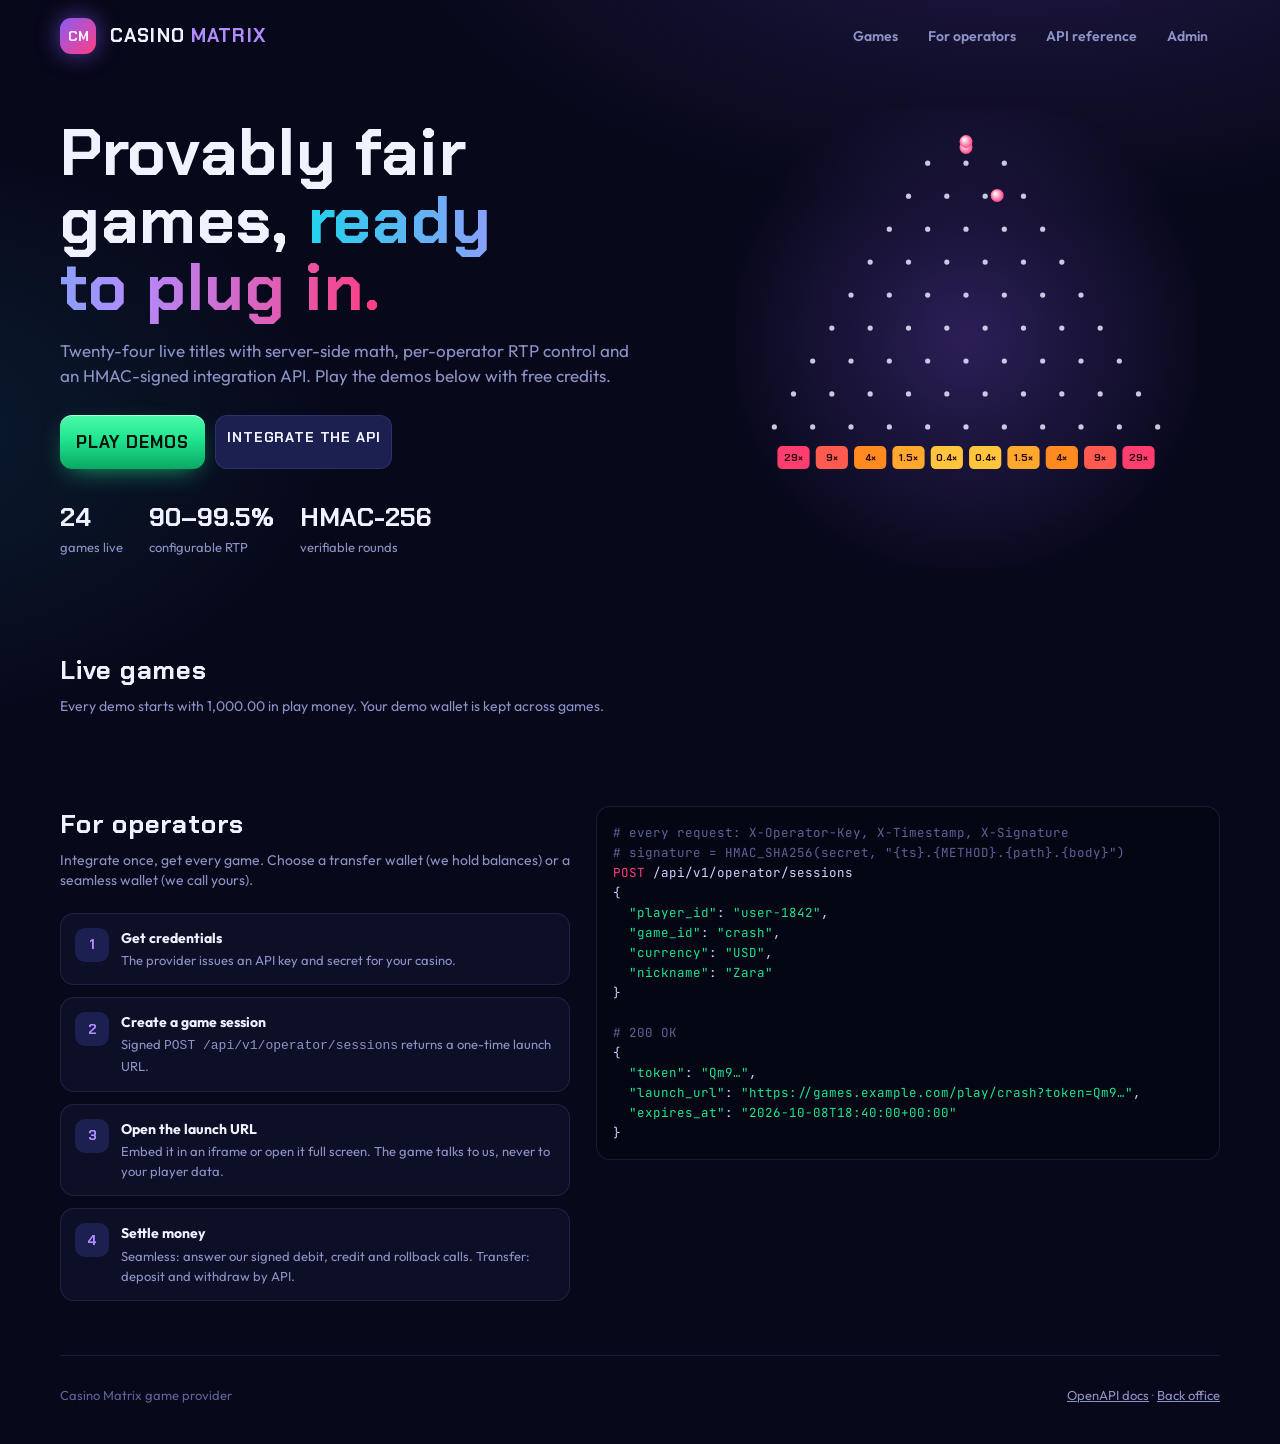
==== commit b8c7e2bf: "Phase 4: Galaxy Riches video slot, Chicken Road, Scratch Card, Cases, Rock Paper Scissors - Galaxy R" ====
--- a/client/lobby.html
+++ b/client/lobby.html
@@ -81,10 +81,10 @@
   <header class="hero">
     <div>
       <h1>Provably fair games, <em>ready to plug in.</em></h1>
-      <p>Nineteen live titles with server-side math, per-operator RTP control and an HMAC-signed integration API. Play the demos below with free credits.</p>
+      <p>Twenty-four live titles with server-side math, per-operator RTP control and an HMAC-signed integration API. Play the demos below with free credits.</p>
       <div class="cta"><a class="btn btn-bet" href="#games">Play demos</a><a class="btn btn-ghost" href="#operators">Integrate the API</a></div>
       <div class="facts">
-        <div><b class="num" id="fact-games">19</b><span>games live</span></div>
+        <div><b class="num" id="fact-games">24</b><span>games live</span></div>
         <div><b class="num">90–99.5%</b><span>configurable RTP</span></div>
         <div><b class="num">HMAC-256</b><span>verifiable rounds</span></div>
       </div>
@@ -98,7 +98,7 @@
     <div class="games" id="grid"></div>
   </section>
 
-  <section>
+  <section id="roadmap-sec">
     <h2 class="sec">On the roadmap</h2>
     <p class="sec">Each new title plugs into the same engine: shared wallet, shared fairness, its own math model.</p>
     <div class="roadmap" id="roadmap"></div>
@@ -159,8 +159,13 @@
 ART.dragontiger = '<svg viewBox="0 0 120 90"><text x="26" y="16" text-anchor="middle" font-family="Chakra Petch, sans-serif" font-weight="700" font-size="9" fill="#ff6b4a">DRAGON</text><text x="94" y="16" text-anchor="middle" font-family="Chakra Petch, sans-serif" font-weight="700" font-size="9" fill="#4ad7ff">TIGER</text>' + cardSvg(8, 24, 'Q', '♥', true) + cardSvg(76, 24, '7', '♣', false) + '<text x="60" y="56" text-anchor="middle" font-family="Chakra Petch, sans-serif" font-weight="700" font-size="16" fill="#ffc53d">VS</text></svg>';
 ART.andarbahar = '<svg viewBox="0 0 120 90">' + cardSvg(42, 4, '7', '♠', false) + [0, 1, 2, 3].map((i) => cardSvg(4 + i * 12, 58 - 26, '', '', false)).join('') + '<rect x="2" y="62" width="116" height="24" rx="6" fill="rgba(0,0,0,.25)"/><text x="30" y="78" text-anchor="middle" font-family="Chakra Petch, sans-serif" font-weight="700" font-size="10" fill="#ff8a1f">ANDAR</text><text x="90" y="78" text-anchor="middle" font-family="Chakra Petch, sans-serif" font-weight="700" font-size="10" fill="#22d3ee">BAHAR</text></svg>';
 ART.teenpatti = '<svg viewBox="0 0 120 90">' + cardSvg(22, 22, 'A', '♠', false, -14) + cardSvg(42, 18, 'A', '♥', true, 0) + cardSvg(62, 22, 'A', '♦', true, 14) + '<text x="60" y="88" text-anchor="middle" font-family="Chakra Petch, sans-serif" font-weight="700" font-size="9" fill="#ffc53d">TRAIL</text></svg>';
-const COLORS = { blackjack: '#1fe58f', baccarat: '#5aa8ff', videopoker: '#ffc53d', dragontiger: '#ff6b4a', andarbahar: '#ff8a1f', teenpatti: '#ff3d81', crash: '#ff4766', plinko: '#ff3d81', mines: '#1fe58f', dice: '#22d3ee', wheel: '#8b5cf6', limbo: '#1fe58f', hilo: '#22d3ee', slots: '#ffc53d', tower: '#ff8a1f', keno: '#8b5cf6', roulette: '#c4123a', diamonds: '#22d3ee', coinflip: '#ffc53d' };
-const ROADMAP = [['5×3 Video Slot', 4], ['Chicken Road', 4], ['Scratch Card', 4], ['Cases', 4], ['Rock Paper Scissors', 4]];
+ART.videoslot = '<svg viewBox="0 0 120 90"><rect x="6" y="14" width="108" height="62" rx="10" fill="#3b2e9e"/>' + [0,1,2,3,4].map((i) => `<rect x="${12 + i * 20}" y="20" width="17" height="50" rx="4" fill="#1a1d48"/>`).join('') + '<circle cx="60" cy="45" r="9" fill="#ff3d81"/><ellipse cx="60" cy="45" rx="14" ry="4" fill="none" stroke="#ffc53d" stroke-width="2" transform="rotate(-20 60 45)"/><text x="20" y="50" text-anchor="middle" font-family="Chakra Petch, sans-serif" font-weight="700" font-size="14" fill="#ff4766">A</text><text x="40" y="50" text-anchor="middle" font-family="Chakra Petch, sans-serif" font-weight="700" font-size="14" fill="#2fd67a">J</text><text x="80" y="50" text-anchor="middle" font-family="Chakra Petch, sans-serif" font-weight="700" font-size="14" fill="#b18cff">Q</text><text x="100" y="50" text-anchor="middle" font-family="Chakra Petch, sans-serif" font-weight="700" font-size="14" fill="#ff9f3d">K</text><text x="60" y="88" text-anchor="middle" font-family="Chakra Petch, sans-serif" font-weight="700" font-size="9" fill="#ffc53d">FREE SPINS ×3</text></svg>';
+ART.chicken = '<svg viewBox="0 0 120 90"><rect x="0" y="0" width="120" height="90" fill="#272a48"/>' + [30, 60, 90].map((x) => `<path d="M${x} 0v90" stroke="rgba(255,255,255,.35)" stroke-width="2" stroke-dasharray="8 6"/>`).join('') + '<rect x="66" y="6" width="18" height="24" rx="4" fill="#22d3ee"/><circle cx="45" cy="56" r="13" fill="#3b3f66" stroke="#ffc53d" stroke-width="2"/><text x="45" y="60" text-anchor="middle" font-family="Chakra Petch, sans-serif" font-weight="700" font-size="9" fill="#fff">1.21×</text><ellipse cx="18" cy="56" rx="9" ry="8" fill="#fff"/><circle cx="23" cy="48" r="5" fill="#fff"/><circle cx="22" cy="43" r="2.5" fill="#ff4766"/><path d="M27 48l4 1.5-4 1.5z" fill="#ffb21c"/></svg>';
+ART.scratch = '<svg viewBox="0 0 120 90"><rect x="22" y="6" width="76" height="78" rx="10" fill="#ff8a1f"/><rect x="28" y="16" width="64" height="62" rx="6" fill="#fff7e6"/>' + [0,1,2].map((r) => [0,1,2].map((c) => `<rect x="${31 + c * 20}" y="${19 + r * 20}" width="18" height="18" rx="3" fill="${r === 0 && c < 2 ? '#d8dbe8' : '#ffffff'}"/>`).join('')).join('') + '<text x="61" y="72" text-anchor="middle" font-family="Chakra Petch, sans-serif" font-weight="700" font-size="14" fill="#e3123f">7</text><text x="81" y="52" text-anchor="middle" font-family="Chakra Petch, sans-serif" font-weight="700" font-size="14" fill="#e3123f">7</text><text x="41" y="52" text-anchor="middle" font-family="Chakra Petch, sans-serif" font-weight="700" font-size="14" fill="#e3123f">7</text></svg>';
+ART.cases = '<svg viewBox="0 0 120 90">' + ['#4aa8ff', '#b18cff', '#ffc53d', '#ff3d81', '#1fe58f'].map((c, i) => `<rect x="${4 + i * 23}" y="26" width="20" height="36" rx="4" fill="#1a1d48" stroke="${c}" stroke-width="2"/><rect x="${9 + i * 23}" y="36" width="10" height="10" rx="2" fill="${c}" transform="rotate(45 ${14 + i * 23} 41)"/>`).join('') + '<path d="M60 14v62" stroke="#ffc53d" stroke-width="2.5"/></svg>';
+ART.rps = '<svg viewBox="0 0 120 90"><circle cx="32" cy="45" r="24" fill="#2c3180" stroke="#22d3ee" stroke-width="2"/><circle cx="88" cy="45" r="24" fill="#2c3180" stroke="#ff3d81" stroke-width="2"/><path d="M22 46c0-6 4-9 8-9 2-3 5-4 8-3 2-2 6-2 8 1 4 0 6 2 6 6v10c0 9-6 14-15 14s-15-7-15-14z" fill="#ffd9b8" transform="translate(-8 -6) scale(.9)"/><path d="M78 58V40l-4-6c-2-3 2-6 4-3l4 5V26c0-3 5-3 5 0v12-14c0-3 5-3 5 0v14-12c0-3 5-3 5 0v20c0 8-5 12-12 12z" fill="#ffd9b8"/><text x="60" y="50" text-anchor="middle" font-family="Chakra Petch, sans-serif" font-weight="700" font-size="10" fill="#ffc53d">VS</text></svg>';
+const COLORS = { videoslot: '#ff3d81', chicken: '#ffc53d', scratch: '#ff8a1f', cases: '#b18cff', rps: '#22d3ee', blackjack: '#1fe58f', baccarat: '#5aa8ff', videopoker: '#ffc53d', dragontiger: '#ff6b4a', andarbahar: '#ff8a1f', teenpatti: '#ff3d81', crash: '#ff4766', plinko: '#ff3d81', mines: '#1fe58f', dice: '#22d3ee', wheel: '#8b5cf6', limbo: '#1fe58f', hilo: '#22d3ee', slots: '#ffc53d', tower: '#ff8a1f', keno: '#8b5cf6', roulette: '#c4123a', diamonds: '#22d3ee', coinflip: '#ffc53d' };
+const ROADMAP = [];
 
 const store = { get(k) { try { return localStorage.getItem(k); } catch (e) { return null; } }, set(k, v) { try { localStorage.setItem(k, v); } catch (e) { /* ignore */ } } };
 
@@ -177,7 +182,7 @@
 
 const res = await fetch('/api/v1/demo/games').then((r) => r.json()).catch(() => ({ games: [] }));
 const grid = document.getElementById('grid');
-const order = ['crash', 'plinko', 'mines', 'blackjack', 'slots', 'roulette', 'teenpatti', 'andarbahar', 'baccarat', 'dragontiger', 'videopoker', 'hilo', 'tower', 'limbo', 'dice', 'keno', 'wheel', 'diamonds', 'coinflip'];
+const order = ['crash', 'videoslot', 'plinko', 'mines', 'chicken', 'blackjack', 'slots', 'roulette', 'teenpatti', 'andarbahar', 'baccarat', 'dragontiger', 'videopoker', 'hilo', 'tower', 'limbo', 'dice', 'keno', 'wheel', 'diamonds', 'coinflip', 'cases', 'scratch', 'rps'];
 res.games.sort((a, b) => order.indexOf(a.id) - order.indexOf(b.id)).forEach((g) => {
   const card = document.createElement('article');
   card.className = 'game';
@@ -189,8 +194,9 @@
   btn.addEventListener('click', () => play(g.id, btn));
   grid.append(card);
 });
-document.getElementById('fact-games').textContent = res.games.length || 19;
-document.getElementById('roadmap').innerHTML = ROADMAP.map(([n, p]) => `<span>${n}<b>Phase ${p}</b></span>`).join('');
+document.getElementById('fact-games').textContent = res.games.length || 24;
+if (ROADMAP.length) document.getElementById('roadmap').innerHTML = ROADMAP.map(([n, p]) => `<span>${n}<b>Phase ${p}</b></span>`).join('');
+else document.getElementById('roadmap-sec').hidden = true;
 
 // hero: a slowly falling plinko field with drifting multipliers
 const cv = document.getElementById('hero'), ctx = cv.getContext('2d');
